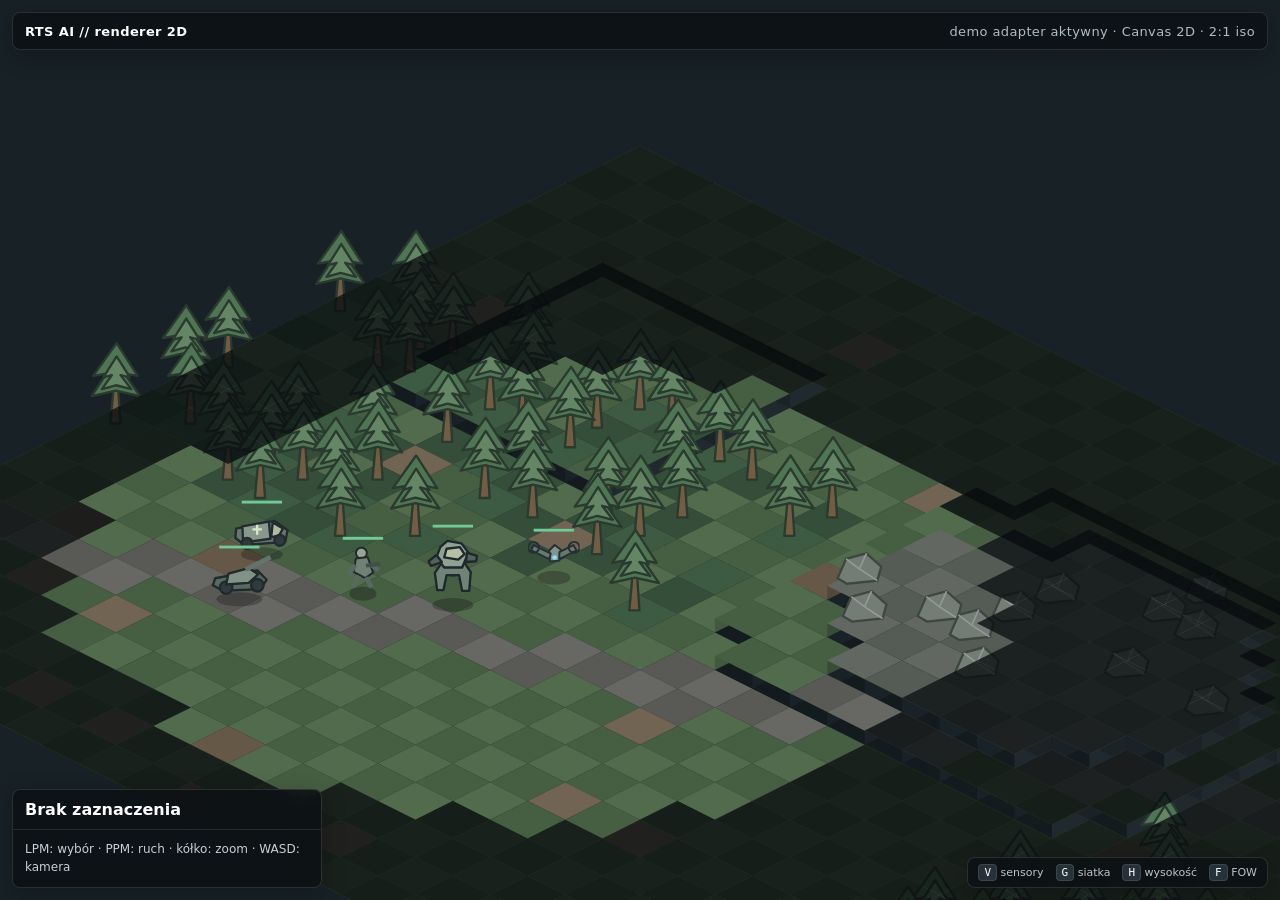
==== index.html @ 9fc4796b "Add initial implementation of RTS prototype with isometric rendering - Introduced `serve.py` for ser" ====
<!doctype html>
<html lang="pl">
<head>
  <meta charset="utf-8" />
  <meta name="viewport" content="width=device-width, initial-scale=1" />
  <title>RTS AI — izometryczny prototyp 2D</title>
  <link rel="stylesheet" href="./assets/ui/style.css" />
</head>
<body>
  <div id="app">
    <canvas id="game" aria-label="Pole bitwy"></canvas>
    <div id="topbar">
      <strong>RTS AI // renderer 2D</strong>
      <span id="status">inicjalizacja…</span>
    </div>
    <aside id="hud">
      <div class="hud-title" id="unit-name">Brak zaznaczenia</div>
      <div id="unit-stats" class="hud-body">LPM: wybór · PPM: ruch · kółko: zoom · WASD: kamera</div>
    </aside>
    <div id="legend">
      <span><kbd>V</kbd> sensory</span><span><kbd>G</kbd> siatka</span><span><kbd>H</kbd> wysokość</span><span><kbd>F</kbd> FOW</span>
    </div>
    <div id="loading">Ładowanie danych…</div>
  </div>
  <script type="module" src="./src/main.js"></script>
</body>
</html>
---- assets/ui/style.css ----
:root { color-scheme: dark; font-family: Inter, ui-sans-serif, system-ui, sans-serif; }
* { box-sizing: border-box; }
html, body, #app { margin: 0; width: 100%; height: 100%; overflow: hidden; background: #11171b; }
canvas { display: block; width: 100%; height: 100%; cursor: default; }
#topbar, #hud, #legend { position: fixed; z-index: 10; background: rgba(12,17,20,.86); backdrop-filter: blur(8px); border: 1px solid rgba(255,255,255,.12); box-shadow: 0 6px 24px rgba(0,0,0,.22); }
#topbar { top: 12px; left: 12px; right: 12px; min-height: 38px; border-radius: 8px; padding: 9px 12px; display:flex; gap:18px; align-items:center; font-size: 13px; letter-spacing:.03em; }
#status { color:#aebcc4; margin-left:auto; }
#hud { left: 12px; bottom: 12px; width: 310px; border-radius: 8px; overflow:hidden; }
.hud-title { padding: 10px 12px; font-weight:700; border-bottom:1px solid rgba(255,255,255,.1); }
.hud-body { padding: 10px 12px; color:#c5d0d6; font-size:12px; line-height:1.55; white-space:pre-line; }
#legend { right:12px; bottom:12px; border-radius:8px; padding:8px 10px; display:flex; gap:12px; color:#b9c4ca; font-size:11px; }
kbd { background:#263139; border:1px solid #3a4750; border-radius:4px; padding:1px 5px; color:#fff; }
#loading { position: fixed; inset:0; z-index:50; display:grid; place-items:center; background:#11171b; font-size:14px; letter-spacing:.08em; }
#loading.hidden { display:none; }
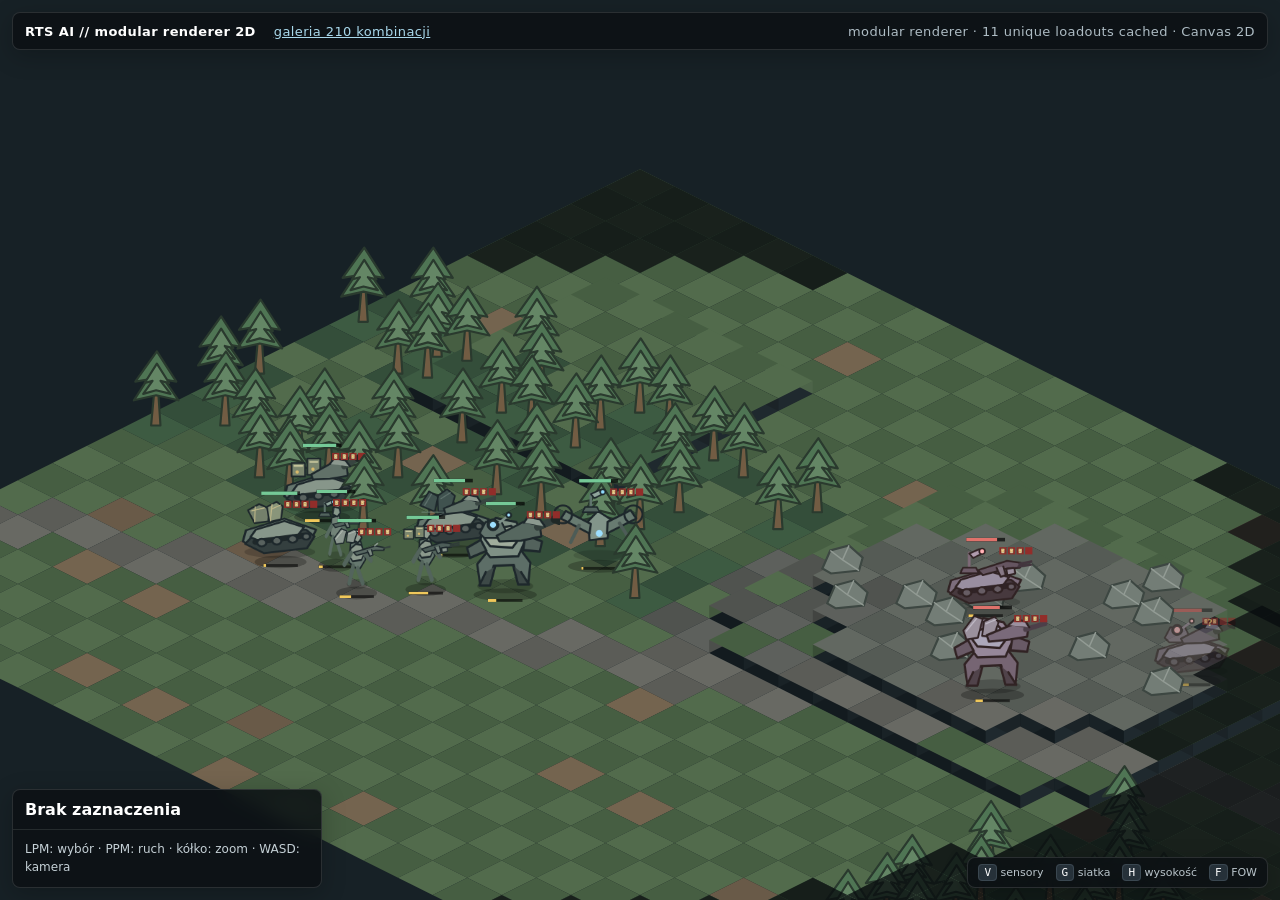
==== commit 5f8659fd: "feat: implement modular sprite composer for efficient rendering of visual units - Added ModularSprit" ====
--- a/index.html
+++ b/index.html
@@ -10,7 +10,7 @@
   <div id="app">
     <canvas id="game" aria-label="Pole bitwy"></canvas>
     <div id="topbar">
-      <strong>RTS AI // renderer 2D</strong>
+      <strong>RTS AI // modular renderer 2D</strong><a href="./gallery.html" style="color:#a9d8eb">galeria 210 kombinacji</a>
       <span id="status">inicjalizacja…</span>
     </div>
     <aside id="hud">
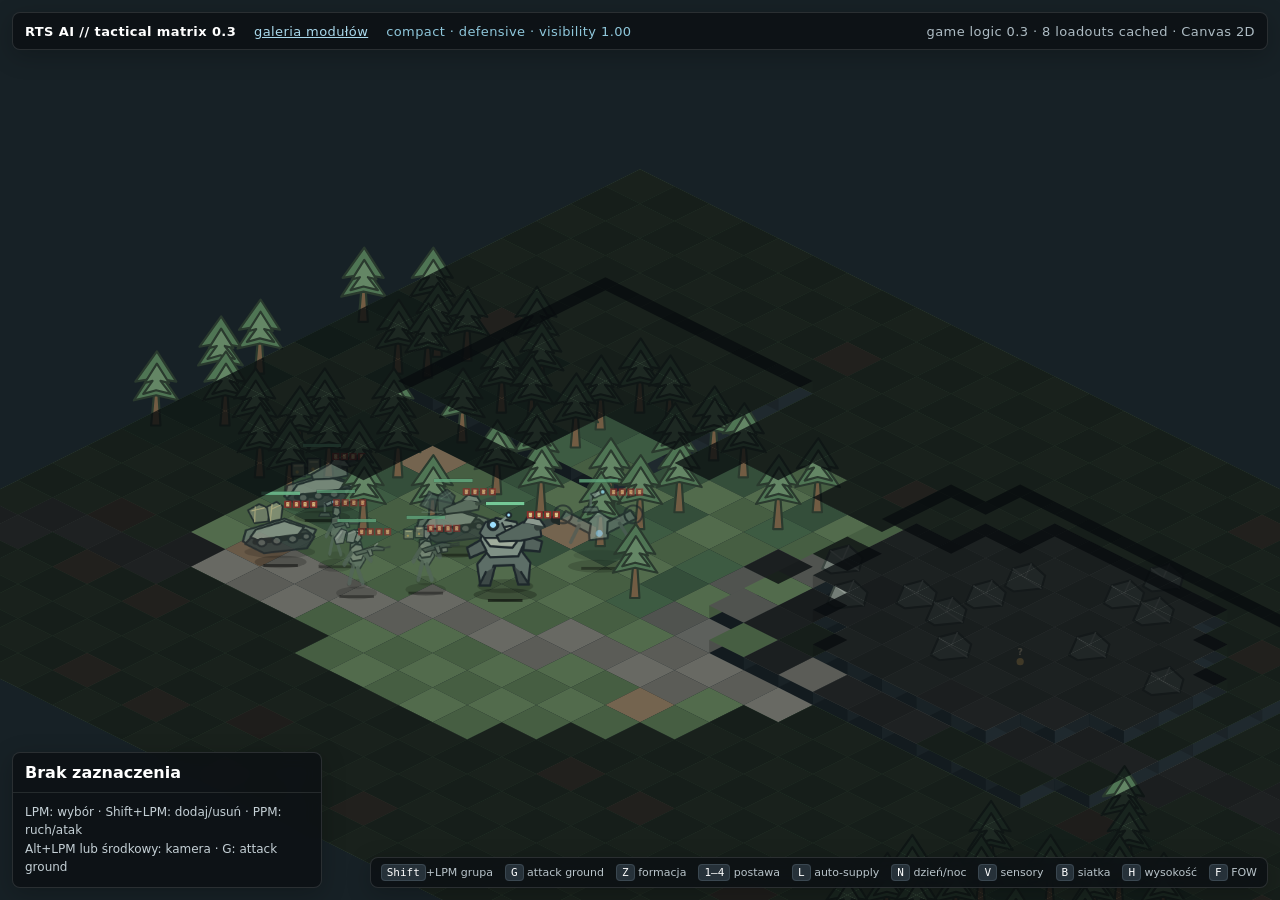
==== commit b57291fc: "Refactor game simulation and presentation logic - Introduced GameSimulation class to handle game log" ====
--- a/index.html
+++ b/index.html
@@ -3,14 +3,16 @@
 <head>
   <meta charset="utf-8" />
   <meta name="viewport" content="width=device-width, initial-scale=1" />
-  <title>RTS AI — izometryczny prototyp 2D</title>
+  <title>RTS AI — tactical logic 0.3 + modular renderer</title>
   <link rel="stylesheet" href="./assets/ui/style.css" />
 </head>
 <body>
   <div id="app">
     <canvas id="game" aria-label="Pole bitwy"></canvas>
     <div id="topbar">
-      <strong>RTS AI // modular renderer 2D</strong><a href="./gallery.html" style="color:#a9d8eb">galeria 210 kombinacji</a>
+      <strong>RTS AI // tactical matrix 0.3</strong>
+      <a href="./gallery.html" style="color:#a9d8eb">galeria modułów</a>
+      <span id="mode-status">—</span>
       <span id="status">inicjalizacja…</span>
     </div>
     <aside id="hud">
@@ -18,9 +20,18 @@
       <div id="unit-stats" class="hud-body">LPM: wybór · PPM: ruch · kółko: zoom · WASD: kamera</div>
     </aside>
     <div id="legend">
-      <span><kbd>V</kbd> sensory</span><span><kbd>G</kbd> siatka</span><span><kbd>H</kbd> wysokość</span><span><kbd>F</kbd> FOW</span>
+      <span><kbd>Shift</kbd>+LPM grupa</span>
+      <span><kbd>G</kbd> attack ground</span>
+      <span><kbd>Z</kbd> formacja</span>
+      <span><kbd>1–4</kbd> postawa</span>
+      <span><kbd>L</kbd> auto-supply</span>
+      <span><kbd>N</kbd> dzień/noc</span>
+      <span><kbd>V</kbd> sensory</span>
+      <span><kbd>B</kbd> siatka</span>
+      <span><kbd>H</kbd> wysokość</span>
+      <span><kbd>F</kbd> FOW</span>
     </div>
-    <div id="loading">Ładowanie danych…</div>
+    <div id="loading">Ładowanie danych i logiki…</div>
   </div>
   <script type="module" src="./src/main.js"></script>
 </body>
--- a/assets/ui/style.css
+++ b/assets/ui/style.css
@@ -12,3 +12,6 @@
 kbd { background:#263139; border:1px solid #3a4750; border-radius:4px; padding:1px 5px; color:#fff; }
 #loading { position: fixed; inset:0; z-index:50; display:grid; place-items:center; background:#11171b; font-size:14px; letter-spacing:.08em; }
 #loading.hidden { display:none; }
+#mode-status { color:#8fc7db; }
+#mode-status.warning { color:#ffd37b; font-weight:700; }
+#legend { max-width: calc(100vw - 360px); flex-wrap: wrap; justify-content:flex-end; }
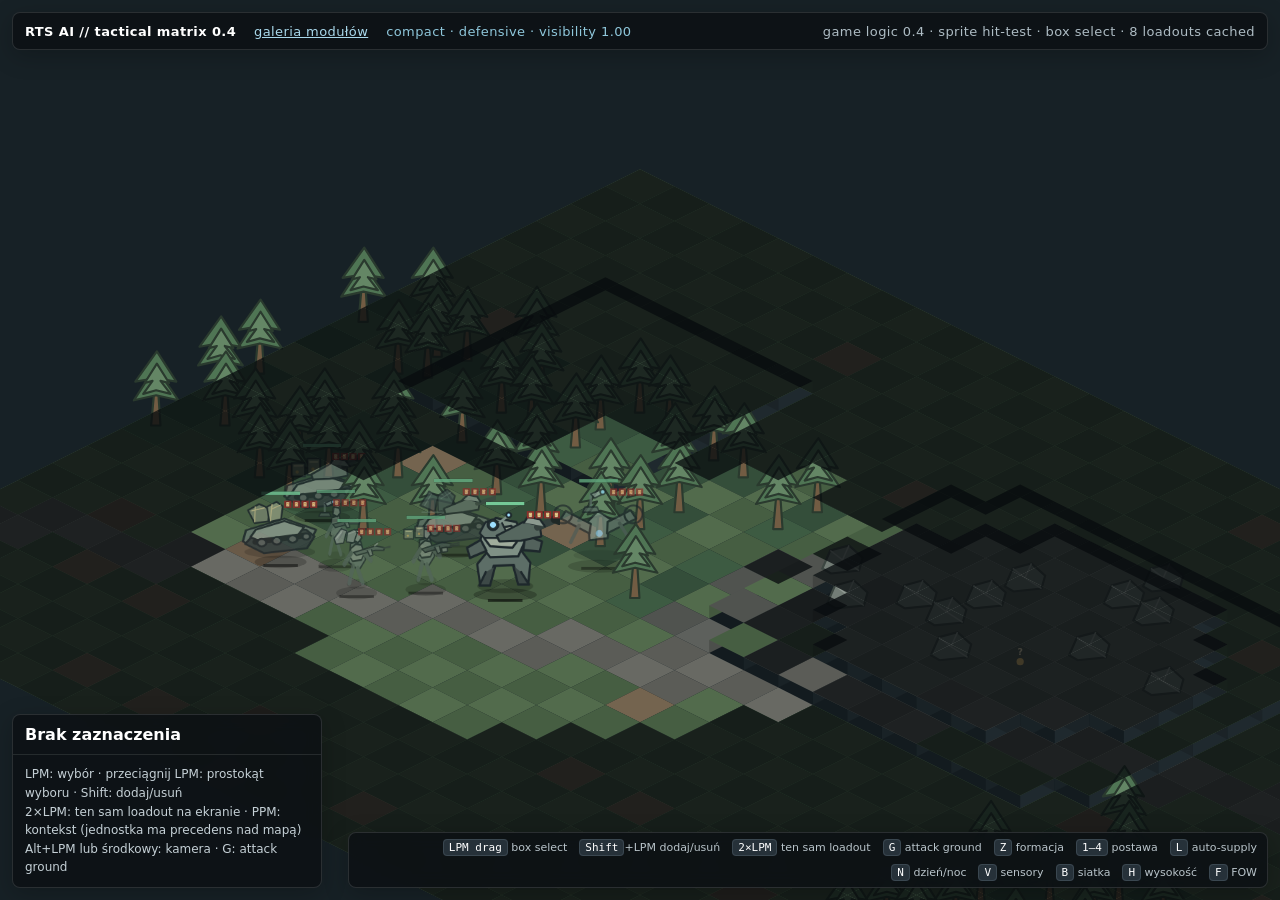
==== commit 092cef62: "Update gameplay rules and unit definitions for version 0.4 - Bump schema versions in gameplay_rules." ====
--- a/index.html
+++ b/index.html
@@ -3,24 +3,26 @@
 <head>
   <meta charset="utf-8" />
   <meta name="viewport" content="width=device-width, initial-scale=1" />
-  <title>RTS AI — tactical logic 0.3 + modular renderer</title>
+  <title>RTS AI — tactical logic 0.4 + modular renderer</title>
   <link rel="stylesheet" href="./assets/ui/style.css" />
 </head>
 <body>
   <div id="app">
     <canvas id="game" aria-label="Pole bitwy"></canvas>
     <div id="topbar">
-      <strong>RTS AI // tactical matrix 0.3</strong>
+      <strong>RTS AI // tactical matrix 0.4</strong>
       <a href="./gallery.html" style="color:#a9d8eb">galeria modułów</a>
       <span id="mode-status">—</span>
       <span id="status">inicjalizacja…</span>
     </div>
     <aside id="hud">
       <div class="hud-title" id="unit-name">Brak zaznaczenia</div>
-      <div id="unit-stats" class="hud-body">LPM: wybór · PPM: ruch · kółko: zoom · WASD: kamera</div>
+      <div id="unit-stats" class="hud-body">LPM: wybór · przeciągnij LPM: box select · PPM: kontekst · kółko: zoom</div>
     </aside>
     <div id="legend">
-      <span><kbd>Shift</kbd>+LPM grupa</span>
+      <span><kbd>LPM drag</kbd> box select</span>
+      <span><kbd>Shift</kbd>+LPM dodaj/usuń</span>
+      <span><kbd>2×LPM</kbd> ten sam loadout</span>
       <span><kbd>G</kbd> attack ground</span>
       <span><kbd>Z</kbd> formacja</span>
       <span><kbd>1–4</kbd> postawa</span>
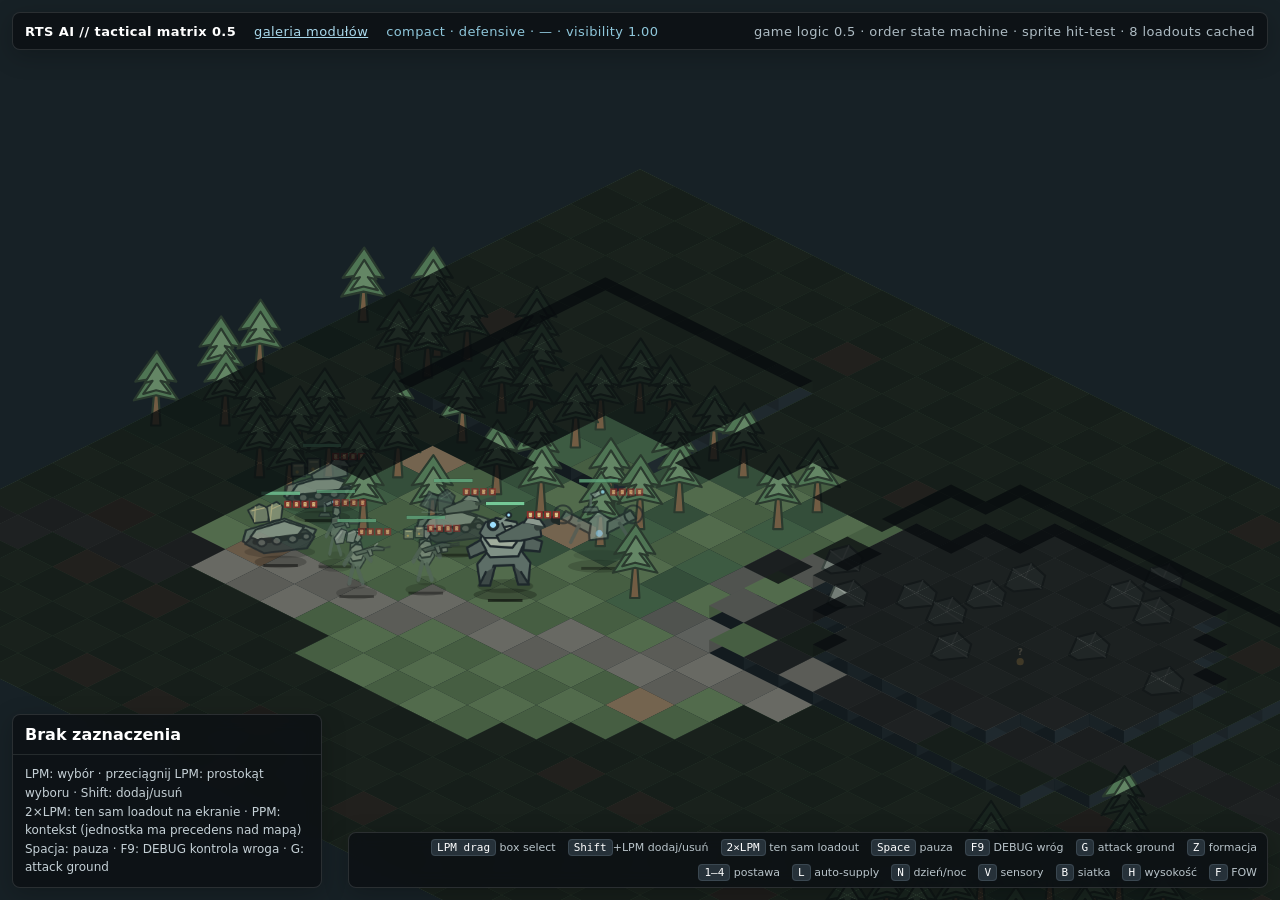
==== commit e4b4a8de: "feat: integrate Game Logic 0.5 with updated unit behavior and gameplay rules" ====
--- a/index.html
+++ b/index.html
@@ -3,14 +3,14 @@
 <head>
   <meta charset="utf-8" />
   <meta name="viewport" content="width=device-width, initial-scale=1" />
-  <title>RTS AI — tactical logic 0.4 + modular renderer</title>
+  <title>RTS AI — tactical logic 0.5 + modular renderer</title>
   <link rel="stylesheet" href="./assets/ui/style.css" />
 </head>
 <body>
   <div id="app">
     <canvas id="game" aria-label="Pole bitwy"></canvas>
     <div id="topbar">
-      <strong>RTS AI // tactical matrix 0.4</strong>
+      <strong>RTS AI // tactical matrix 0.5</strong>
       <a href="./gallery.html" style="color:#a9d8eb">galeria modułów</a>
       <span id="mode-status">—</span>
       <span id="status">inicjalizacja…</span>
@@ -23,6 +23,8 @@
       <span><kbd>LPM drag</kbd> box select</span>
       <span><kbd>Shift</kbd>+LPM dodaj/usuń</span>
       <span><kbd>2×LPM</kbd> ten sam loadout</span>
+      <span><kbd>Space</kbd> pauza</span>
+      <span><kbd>F9</kbd> DEBUG wróg</span>
       <span><kbd>G</kbd> attack ground</span>
       <span><kbd>Z</kbd> formacja</span>
       <span><kbd>1–4</kbd> postawa</span>
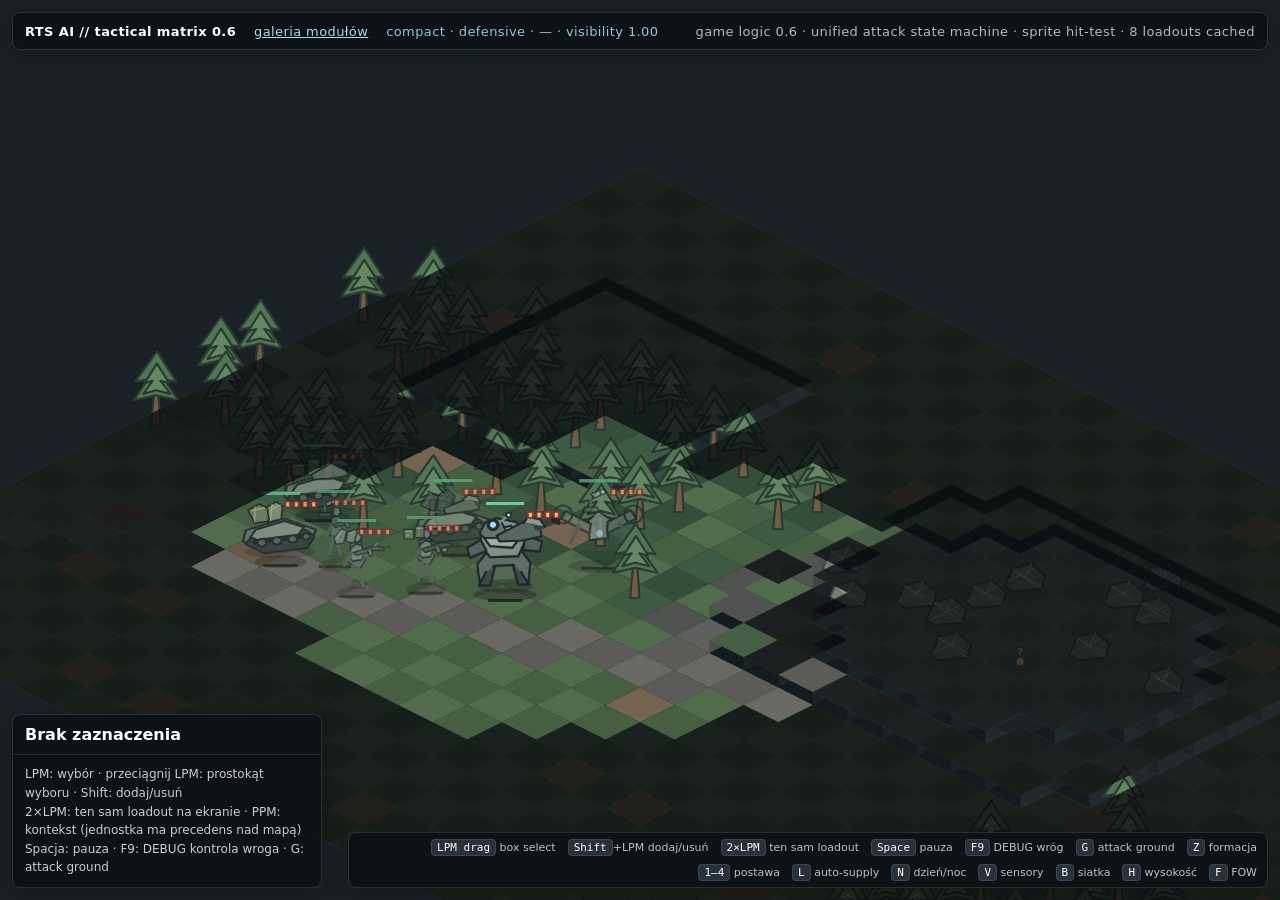
==== commit 6f03c444: "feat: integrate Game Logic 0.6 with unified attack state machine and gameplay enhancements" ====
--- a/index.html
+++ b/index.html
@@ -3,14 +3,14 @@
 <head>
   <meta charset="utf-8" />
   <meta name="viewport" content="width=device-width, initial-scale=1" />
-  <title>RTS AI — tactical logic 0.5 + modular renderer</title>
+  <title>RTS AI — tactical logic 0.6 + modular renderer</title>
   <link rel="stylesheet" href="./assets/ui/style.css" />
 </head>
 <body>
   <div id="app">
     <canvas id="game" aria-label="Pole bitwy"></canvas>
     <div id="topbar">
-      <strong>RTS AI // tactical matrix 0.5</strong>
+      <strong>RTS AI // tactical matrix 0.6</strong>
       <a href="./gallery.html" style="color:#a9d8eb">galeria modułów</a>
       <span id="mode-status">—</span>
       <span id="status">inicjalizacja…</span>
